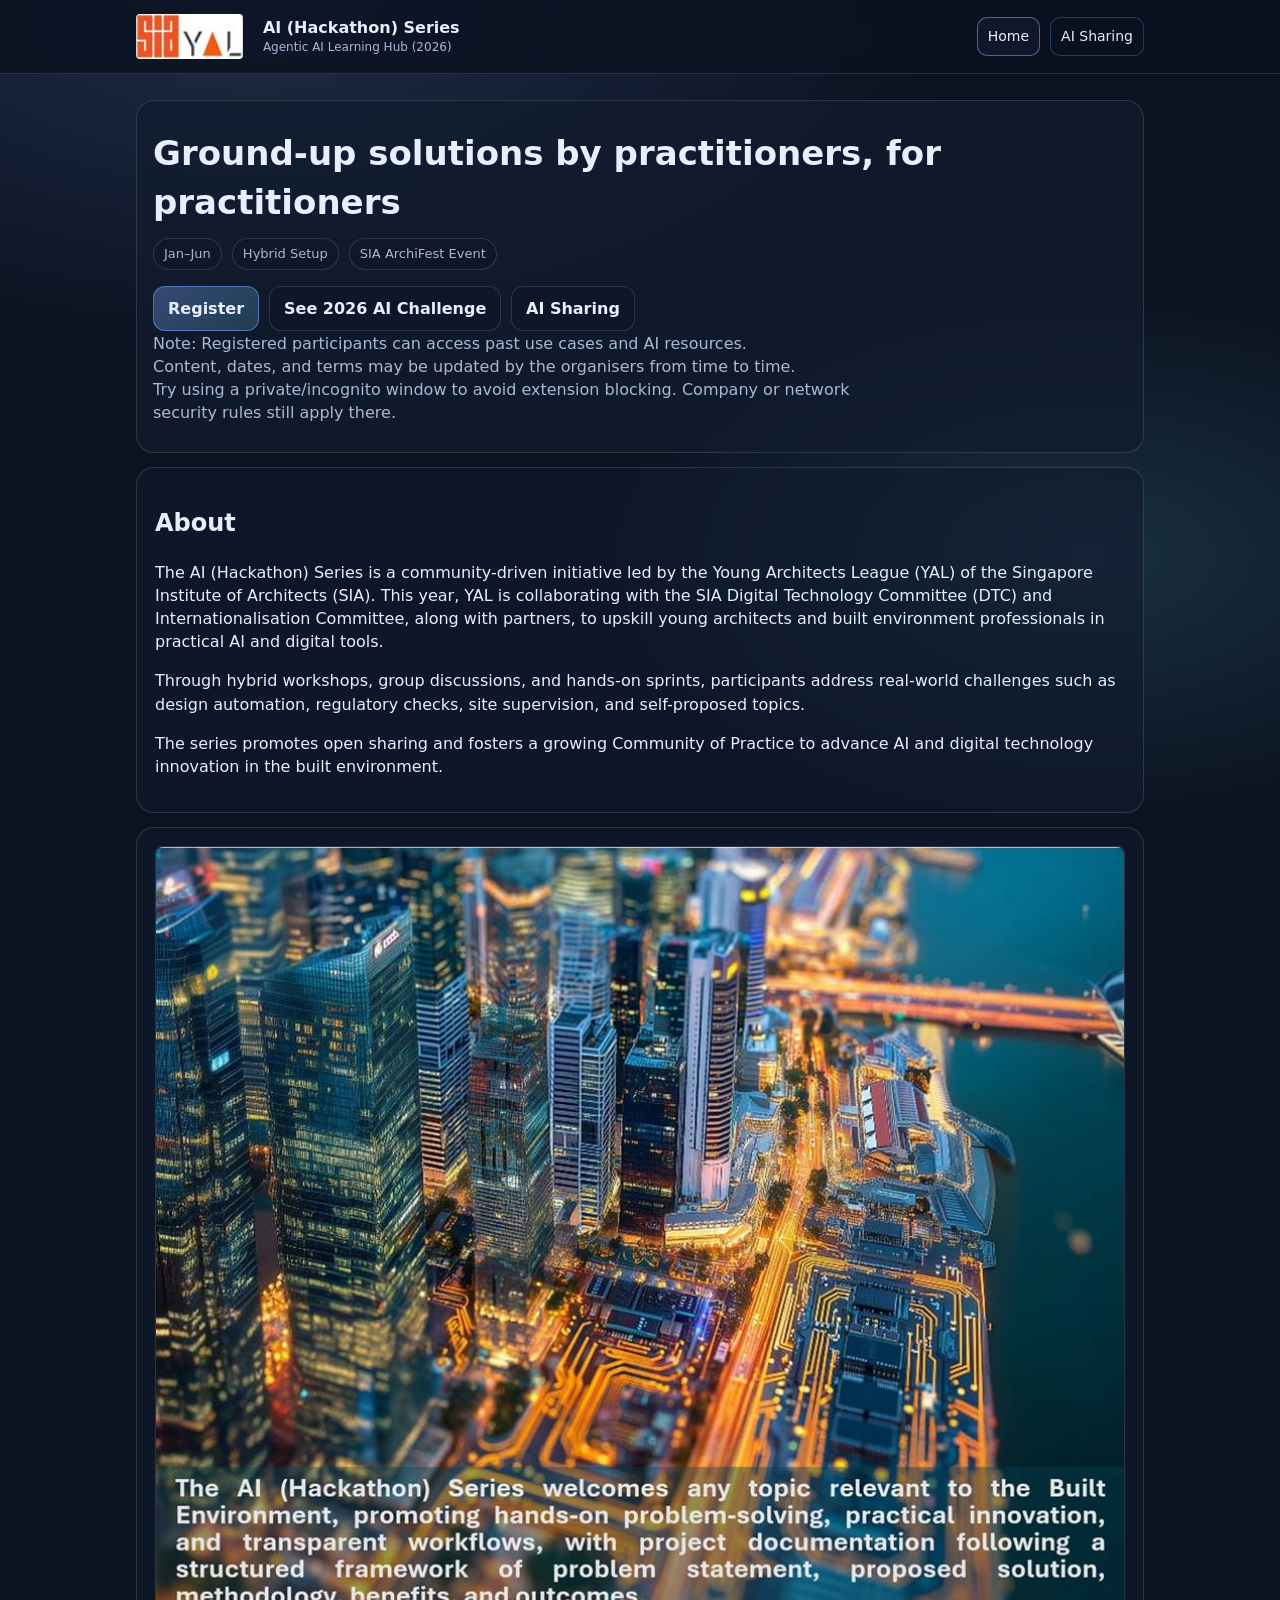
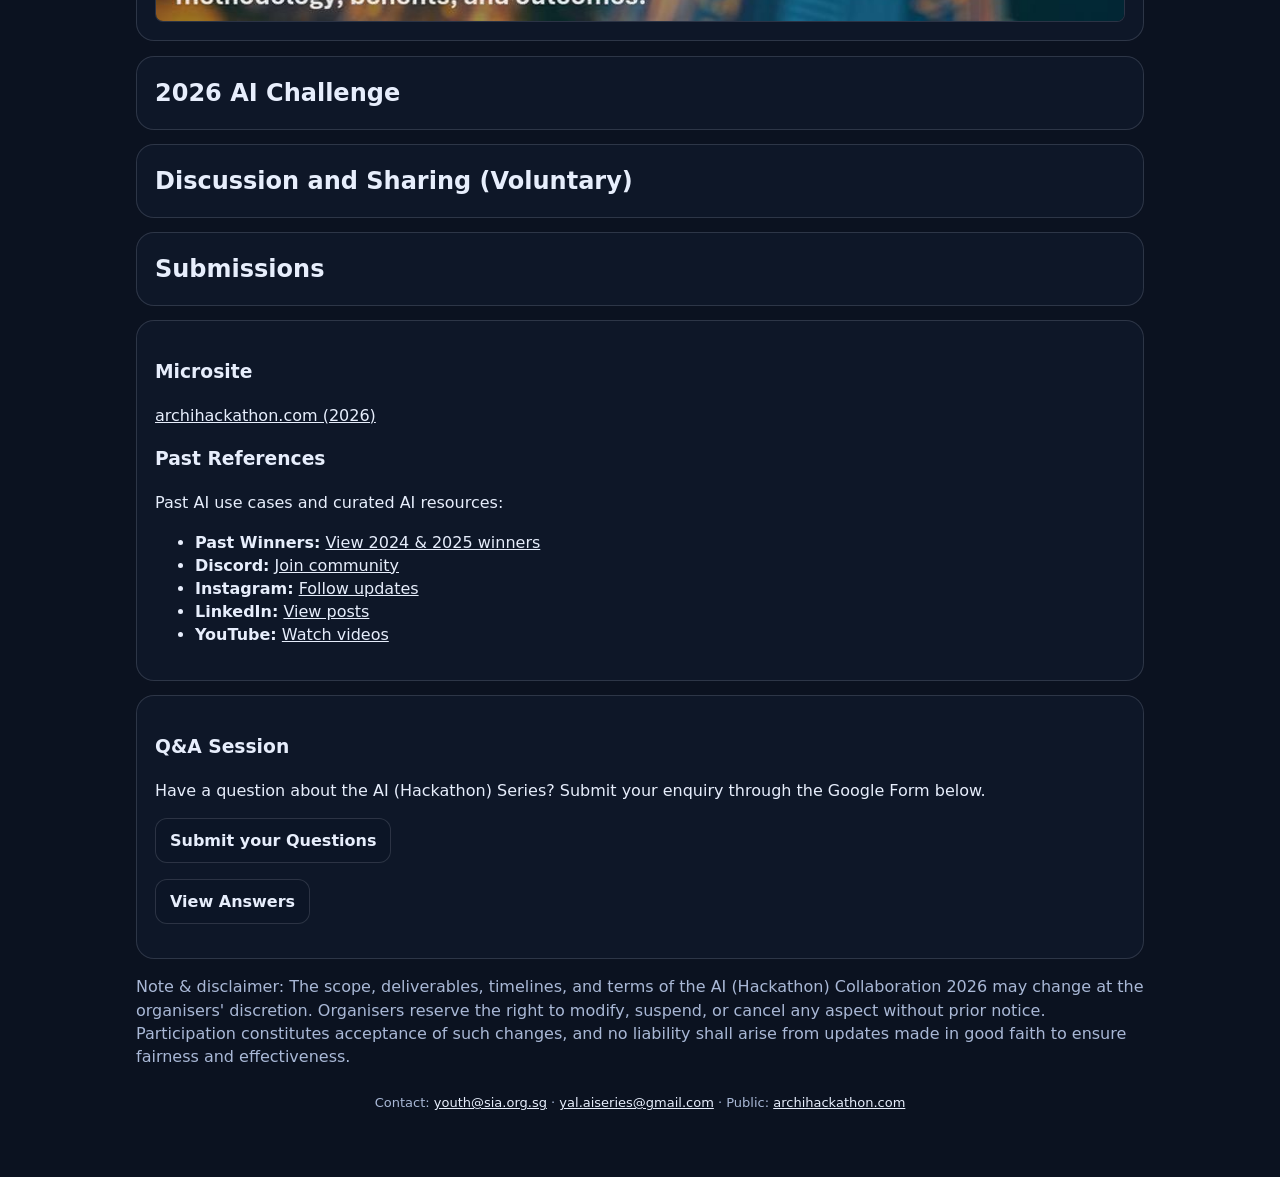
==== index.html @ 89d96787 "Add admin analytics dashboard with visit tracking and secure APIs" ====
<!doctype html>
<html lang="en">
  <head>
    <meta charset="UTF-8" />
    <meta name="viewport" content="width=device-width, initial-scale=1.0" />
    <title>AI (Hackathon) Series</title>
    <meta name="description" content="AI (Hackathon) Series — participants learning hub and programme info for the 2026 built environment AI hackathon series." />
    <link rel="canonical" href="https://aihackathon.pro/" />
    <meta name="theme-color" content="#0b1220" />

    <meta property="og:type" content="website" />
    <meta property="og:site_name" content="AI (Hackathon) Series" />
    <meta property="og:title" content="AI (Hackathon) Series" />
    <meta property="og:description" content="A six-month (Jan–Jun) initiative to build practical AI-assisted workflows for the built environment." />
    <meta property="og:url" content="https://aihackathon.pro/" />

    <meta name="twitter:card" content="summary" />
    <meta name="twitter:title" content="AI (Hackathon) Series" />
    <meta name="twitter:description" content="Participants learning hub and programme info for 2026." />

    <link rel="icon" href="favicon.svg?v=2026-jan23d" type="image/svg+xml" />
    <link rel="manifest" href="site.webmanifest" />
    <link rel="stylesheet" href="site.css?v=2026-jan31" />
    <script src="supabase-config.js"></script>
    <script src="visit-tracker.js?v=2026-mar01"></script>

    <script>
      (function() {
        const search = window.location.search || '';
        const hash = window.location.hash || '';
        if (!search && !hash) return;
        const searchParams = new URLSearchParams(search);
        const hashParams = new URLSearchParams(hash.replace(/^#/, ''));
        const hasCode = searchParams.has('code') || hashParams.has('code');
        const hasRecovery = searchParams.get('type') === 'recovery' || hashParams.get('type') === 'recovery';
        if (hasCode || hasRecovery) {
          const target = `${window.location.origin}/members.html${search}${hash}`;
          window.location.replace(target);
        }
      })();
    </script>

    <script type="application/ld+json">
      {
        "@context": "https://schema.org",
        "@type": "Event",
        "name": "AI (Hackathon) Series — 2026 AI Challenge",
        "startDate": "2026-01-01",
        "endDate": "2026-07-24",
        "eventAttendanceMode": "https://schema.org/MixedEventAttendanceMode",
        "eventStatus": "https://schema.org/EventScheduled",
        "location": {
          "@type": "Place",
          "name": "SIA Theatrette",
          "address": "3rd Level, 79 Neil Road, Singapore 088904"
        },
        "url": "https://aihackathon.pro/",
        "description": "A six-month (Jan–Jun) programme for architects and built environment practitioners to build practical AI-assisted workflows."
      }
    </script>
  </head>
  <body>
    <a class="skip-link" href="#main">Skip to content</a>
    <header class="header">
      <div class="nav">
        <a class="brand" href="index.html">
          <img src="assets/SIA_YAL.svg" alt="SIA YAL" style="height: 45px; margin-right: 10px; border-radius: 4px; object-fit: contain;" />
          <span>
            <strong>AI (Hackathon) Series</strong>
            <span class="sub">Agentic AI Learning Hub (2026)</span>
          </span>
        </a>
        <nav class="links" aria-label="Primary">
          <a class="active" href="index.html" aria-current="page">Home</a>
          <a href="members.html">AI Sharing</a>
        </nav>
      </div>
    </header>
    <main class="main" id="main">
      <div class="hero">
        <h1>Ground-up solutions by practitioners, for practitioners</h1>
        <div class="meta">
          <span class="pill">Jan–Jun</span>
          <span class="pill">Hybrid Setup</span>
          <span class="pill">SIA ArchiFest Event</span>
        </div>
        <div class="cta">
          <a class="btn primary" href="https://forms.gle/rdZZzCxTVhAAzvCP7" target="_blank" rel="noreferrer">Register</a>
          <a class="btn" href="#collaboration">See 2026 AI Challenge</a>
          <a class="btn" href="members.html">AI Sharing</a>
        </div>
        <p class="muted">Note: Registered participants can access past use cases and AI resources.<br>Content, dates, and terms may be updated by the organisers from time to time.</p>
        <p class="muted">Try using a private/incognito window to avoid extension blocking. Company or network security rules still apply there.</p>
      </div>

      <section class="card">
        <h2>About</h2>
        <p>The AI (Hackathon) Series is a community-driven initiative led by the Young Architects League (YAL) of the Singapore Institute of Architects (SIA). This year, YAL is collaborating with the SIA Digital Technology Committee (DTC) and Internationalisation Committee, along with partners, to upskill young architects and built environment professionals in practical AI and digital tools.</p>
        <p>Through hybrid workshops, group discussions, and hands-on sprints, participants address real-world challenges such as design automation, regulatory checks, site supervision, and self-proposed topics.</p>
        <p>The series promotes open sharing and fosters a growing Community of Practice to advance AI and digital technology innovation in the built environment.</p>
      </section>

      <section class="card" id="collaboration">
        <img
          class="img"
          src="assets/webpage/Topics_and_Submissions-960.jpg"
          srcset="assets/webpage/Topics_and_Submissions-480.jpg 480w, assets/webpage/Topics_and_Submissions-960.jpg 960w, assets/webpage/Topics_and_Submissions-1440.jpg 1440w"
          sizes="(max-width: 700px) 94vw, 960px"
          width="1438"
          height="1150"
          alt="2026 Collaboration overview"
          loading="lazy"
          decoding="async"
        />
      </section>

      <section class="card">
        <details class="section-collapsible">
          <summary><h2>2026 AI Challenge</h2></summary>
          <div class="section-content">

        <h3>Objectives</h3>
        <ul>
          <li>Upskill local and international young Architects, practitioners and firms in using AI and digital technologies to develop practical data-driven solutions that enhance creativity and productivity.</li>
          <li>Foster knowledge-sharing, innovation and collaboration within the Architecture and Built Environment community through ground-up initiatives.</li>
        </ul>

        <h3>Target outcomes</h3>
        <p>Enable participants to collaboratively learn, develop, and share AI-assisted approaches and applications, creating practical and innovative solutions together with the community of practice (CoPr).</p>
        <p>This approach fosters collective initiatives and promotes scalable, collaborative outcomes, enabling participants to learn and build simultaneously.</p>
        <p>All online sessions will be recorded and shared within the CoPr as learning resources. ArchiFest 2026 will showcase top entries.</p>

        <h3>Theme</h3>
        <p><strong>Collaborate and Innovate: Our AI Collaboration</strong></p>

        <h3>Topics</h3>
        <p>Open to practical topics, for example:</p>
        <ul>
          <li><strong>Design:</strong> Optimise and rank options using user-defined KPIs; generate a summary report.</li>
          <li><strong>Checks:</strong> Compliance Check drawings/models and produce an evidence-based compliance report.</li>
          <li><strong>Manage:</strong> Track issues/RFIs/actions and generate status dashboards and reports.</li>
          <li><strong>Contract:</strong> Manage RVOs/variations/claims and generate evidence-linked reports.</li>
          <li><strong>Fabrication:</strong> Extract quantities/shop-drawing checks and generate fabrication-ready reports.</li>
          <li><strong>Construction &amp; O&amp;M:</strong> Auto-generate site inspection reports from checklists, photos, and notes.</li>
          <li><strong>Others:</strong> Add your niche use case (e.g., sustainability, safety, or asset data validation)</li>
        </ul>

        <h3>Target participants</h3>
        <p>Local and/or international young architects, practitioners, firms, and tech partners looking to enter the built environment can participate as individuals or self-formed groups.</p>

        <h3>Judging criteria</h3>
        <ul>
          <li><strong>Practicality &amp; Impact (30%)</strong> – A well-defined problem statement with a feasible scope and an effective solution that addresses real-world needs. Include measurable KPIs (e.g., time, cost, quality, risk, or manual effort), with a baseline comparison.</li>
          <li><strong>Collaboration &amp; Innovation (30%)</strong> – Good local and/or international collaborative efforts, demonstrating innovative use of AI-driven agentic workflows that integrate with existing systems and processes to streamline work and improve outcomes.</li>
          <li><strong>Documentation &amp; Implementation (40%)</strong> – Clear documentation of methods, tools, and process, including links to code repositories or equivalent artefacts, with sufficient implementation details and results to show problem, approach, and outcomes.</li>
        </ul>

        <h3>Cash prizes (to be confirmed)</h3>
        <ul>
          <li><strong>First Prize</strong>: $3,000 (1)</li>
          <li><strong>Second Prize</strong>: $2,000 (1)</li>
          <li><strong>Third Prize</strong>: $1,000 (1)</li>
          <li><strong>Innovation Awards</strong>: $500 (5)</li>
        </ul>

        <h3>Assessment Panel</h3>
        <ul>
          <li><strong>Ms Adeline LOO</strong> – BCA Construction Productivity and Quality Group Director</li>
          <li><strong>Ar William Lau TY</strong> – SIA Digital Technology Committee Chair, William Lau Architects Founder</li>
          <li><strong>Assist. Prof. Immanuel Koh</strong> – SUTD Assistant Professor, CAADRIA 2024 Chair</li>
        </ul>

        <h3>Key Sponsor</h3>
        <a href="https://www.autodesk.com" target="_blank" rel="noreferrer" style="display: inline-block; line-height: 0;">
          <img src="assets/autodesk-logo-primary-rgb-black.svg" alt="Autodesk" width="176" height="46" style="display: block; margin: 1rem 0; padding-left: 1.5rem; border-radius: 0; filter: brightness(0) invert(1);" loading="lazy" decoding="async" />
        </a>

        <h3>Strategic Sponsor</h3>
        <a href="https://www.nemetschek.com/en" target="_blank" rel="noreferrer">
          <picture>
            <source srcset="assets/nemetschek-logo.webp" type="image/webp">
            <img src="assets/NemetschekGroup_White_300px.png" alt="Nemetschek Group" width="150" height="38" style="margin: 1rem 0; padding-left: 1.5rem; border-radius: 0;" loading="lazy" decoding="async" />
          </picture>
        </a>

        <h3>Benefits</h3>
        <ol>
          <li>Problem-Solving: Explore AI-assisted strategies to solve practical issues within a self-defined time</li>
          <li>Upskilling: Learn AI with a community of practice at a self-driven pace</li>
          <li>Networking: Connect with industry leaders and peers through the event</li>
          <li>Recognition: Celebrate top projects with prizes at ArchiFest 2026 in July</li>
          <li>Certification: Earn e-certification upon completion</li>
        </ol>

          </div>
        </details>
      </section>

      <section class="card">
        <details class="section-collapsible">
          <summary><h2>Discussion and Sharing (Voluntary)</h2></summary>
          <div class="section-content">
        
        <ul>
          <li><strong>25 Feb*:</strong> Discussion, 7:00pm - 7:30pm, Sharing, 7:30pm - 8:30pm (Ar William LAU &amp;  Dr Bernard LEONG)</li>
          <li><strong>11 Mar*:</strong> Discussion, 7:00pm - 7:30pm, Sharing, 7:30pm - 8:30pm (Mr Samuel OOI &amp; Mr Keith LIM)</li>
          <li><strong>25 Mar*:</strong> Discussion, 7:00pm - 7:30pm, Sharing, 7:30pm - 8:30pm (Mr CHAK Lee Meng &amp; Mr Jason LI)</li>
          <li><strong>8 Apr*:</strong> Discussion, 7:00pm - 7:30pm, Sharing, 7:30pm - 8:30pm (Mr TEE Jia Hen &amp; Mr OW Jia Ming)</li>
          <li><strong>22 Apr*:</strong> Discussion, 7:00pm - 7:30pm, Sharing, 7:30pm - 8:30pm (Mr Vignesh KAUSHIK &amp; Ar PAN Yicheng)</li>
          <li><strong>6 May*:</strong> Discussion, 7:15pm - 8:30pm</li>
        </ul>
        <p class="muted">*Hybrid setup. Please <a href="https://docs.google.com/forms/d/e/1FAIpQLSdqXcXcCjT7zaiZ1lmL85Z0HVc3teu1LJpq5cwrhQ9xxdpqVg/viewform" target="_blank" rel="noreferrer">register</a> to attend (free). Registered participants can login to view the sharing session details and access past winning AI use cases and resources.</p>

        <h3>Venue &amp; Access</h3>
        <p><strong>SIA Theatrette</strong><br />3rd Level, 79 Neil Road, Singapore 088904</p>
        <p><a class="btn" href="members.html">Login to access Zoom link</a></p>

        <h3>BOA-SIA CPD points</h3>
        <p>4 CPD points will be awarded upon achieving at least 75% attendance (4 out of 5 discussion and sharing sessions).</p>

        <h3>Speakers</h3>
        
        <p><strong>Ar William LAU</strong> (<a href="https://linkedin.com/in/ar-william-lau-ty-4bb69922" target="_blank" rel="noreferrer">LinkedIn</a>)<br>
        <em>Principal at William Lau Architects</em><br>
        As Principal at William Lau Architects, I bring over 40 years of experience leading architectural projects. I hold a Master's degree in Project Management from the National University of Singapore and a Bachelor's degree in Architecture from the University of Singapore. My expertise includes architecture, construction management, and technology integration, with a strong commitment to innovative and sustainable design for clients and the community.</p>

        <p><strong>Samuel OOI</strong> (<a href="https://linkedin.com/in/samuelooi96" target="_blank" rel="noreferrer">LinkedIn</a>)<br>
        <em>IDD Specialist, RSP Architects</em><br>
        Sam is an architectural BIM Specialist based in Singapore with 3 years' experience across Malaysia, Singapore, and Hong Kong, focused on high-rise residential projects. I specialise in BIM management, coordination, and modelling, and I'm actively exploring automation, programming, and computational workflows to build better tools for future architects.</p>

        <p><strong>CHAK Lee Meng</strong> (<a href="https://linkedin.com/in/leemengchak" target="_blank" rel="noreferrer">LinkedIn</a>)<br>
        Chak Lee Meng is a technology leader with 30+ years of experience delivering enterprise and mission-critical systems. He brings deep hands-on expertise in the built environment and infrastructure sectors, applying AI, Generative AI, and agentic systems to orchestrate workflows, decision-making, and operations across complex build environments.</p>

        <p><strong>Jason LI</strong> (<a href="https://linkedin.com/in/leejayhom" target="_blank" rel="noreferrer">LinkedIn</a>)<br>
        <em>Associate Director, DIST, M.Moser</em><br>
        Jason Li is an Associate Director at M Moser Associates, leading the global DIST and GAIA groups. He focuses on applying AI and technology to interior design and architectural practice, with an emphasis on sustainability and wellness. With 9+ years at M Moser, he is WELL Faculty and a LEED AP (ID+C, O+M), WELL AP, RESET AP, Trimble Visiting Professional, and BCA Green Mark AP, and has received awards including the buildingSMART China National BIM Contest.</p>

        <p><strong>Dr Bernard LEONG</strong> (<a href="https://linkedin.com/in/bleongcw" target="_blank" rel="noreferrer">LinkedIn</a>)<br>
        <em>CEO and Co-founder, Dorje AI</em><br>
        Bernard Leong is the founder/CEO of Dorje AI and an adjunct educator with NUS Business School / NUS-ISS. Formerly the Group CDIO at Woh Hup (construction), he focuses on agentic AI workflow automation, secure, customer-cloud deployments, multi-agent orchestration, and approval-driven document/finance processes.</p>

        <p><strong>Keith LIM</strong> (<a href="https://linkedin.com/in/keith-lim-98b7b4a8" target="_blank" rel="noreferrer">LinkedIn</a>)<br>
        <em>Enterprise Consultant, Canonical</em><br>
        Keith Lim is a tech advisor at Handdi.io, based in Singapore. An SMU Economics and Quantitative Finance graduate (Cum Laude), he blends finance, data science, and AI, with experience in trading, research, and building Python automation tools. He is also exploring agentic AI workflows—multi-step AI agents that plan, call tools, and automate real tasks from data extraction to decision-ready reports.</p>

        <p><strong>TEE Jia Hen</strong> (<a href="https://linkedin.com/in/wizztjh" target="_blank" rel="noreferrer">LinkedIn</a>)<br>
        <em>Technical Lead, GovTech</em><br>
        Builder at heart with over a decade of experience in software engineering. As a Technical Lead at GovTech, Jia Hen sits at the intersection of system modernization and AI innovation. Currently, Jia Hen manages the government innovation platform and leads AI incubator teams, using tools like Next.js and LLMs to solve complex public sector problems. His focus is on high-performance architecture and security governance, having delivered Innovation value through strategic technical leadership.</p>

        <p><strong>OW Jia Ming</strong> (<a href="https://linkedin.com/in/jiaming-ow-728342a2" target="_blank" rel="noreferrer">LinkedIn</a>)<br>
        <em>Executive Manager, BCA</em><br>
        Jia Ming drives R&amp;I investments and open innovation at BCA through programmes like BEAMP. With prior VC and ecosystem roles at SGInnovate and Impact X, he bridges startups and industry to accelerate tech adoption in the built environment. He holds a First-Class Honours in Economics and Politics from the University of London.</p>

        <p><strong>Vignesh KAUSHIK</strong> (<a href="https://linkedin.com/in/vigneshkaushik" target="_blank" rel="noreferrer">LinkedIn</a>)<br>
        <em>Principal &amp; Partner at Gensler</em><br>
        Vignesh Kaushik is Regional Director of Design Technology at Gensler for Asia Pacific, the Middle East, Greater China and Europe. He champions digital transformation through generative design and computational systems, and is a thought leader in AI, machine learning, and BIM. A contributor to Singapore's Computational BIM workgroup, he also runs Thank God It's Computational (TGIC) to advance AEC technology, while actively mentoring and teaching computational design across Southeast Asia.</p>

        <p><strong>Ar PAN Yi Cheng</strong> (<a href="https://linkedin.com/in/pan-yicheng-56350747" target="_blank" rel="noreferrer">LinkedIn</a>)<br>
        <em>Founder of Type0 Architects</em><br>
        Ar Pan integrates computational techniques to create innovative, technology-driven spaces. With globally recognized projects, his work redefines design through a multidisciplinary approach, blending craftsmanship, digital precision, and material experimentation.</p>

          </div>
        </details>
      </section>

      <section class="card">
        <details class="section-collapsible">
          <summary><h2>Submissions</h2></summary>
          <div class="section-content">

        <h3>Target deliverables</h3>
        <ul>
          <li>3 online Submissions for Topic & Scope, Tests & Strategies and Documentation & Records</li>
          <li>Max 10-slide presentation deck</li>
        </ul>
        <p class="muted">Templates and examples are shared with registered participants in the AI Sharing page.</p>

        <h3>Deadlines</h3>
        <ul>
          <li><strong>18 Mar</strong>, 11:59pm: Prelim submission (Problem Statement)</li>
          <li><strong>15 Apr</strong>, 11:59pm: Midterm submission (Solution)</li>
          <li><strong>13 May</strong>, 11:59pm: Final submission</li>
          <li><strong>20 May</strong>, 6:30pm - 9:30pm: Shortlisted projects presentation and assessment</li>
          <li><strong>24 Jul</strong>: Forum & Ceremony at ArchiFest 2026 (to be confirmed)</li>
        </ul>
        <p class="muted">Submission links are shared with registered participants.</p>

          </div>
        </details>
      </section>

      <section class="card">
        <h3>Microsite</h3>
        <p><a href="https://archihackathon.com" target="_blank" rel="noreferrer">archihackathon.com (2026)</a></p>

        <h3>Past References</h3>
        <p>Past AI use cases and curated AI resources:</p>
        <ul>
          <li><strong>Past Winners:</strong> <a href="winners.html">View 2024 & 2025 winners</a></li>
          <li><strong>Discord:</strong> <a href="https://discord.com/invite/nHkhKs75xW" target="_blank" rel="noreferrer">Join community</a></li>
          <li><strong>Instagram:</strong> <a href="https://www.instagram.com/p/C3EoPC8SZkP" target="_blank" rel="noreferrer">Follow updates</a></li>
          <li><strong>LinkedIn:</strong> <a href="https://www.linkedin.com/posts/singapore-institute-of-architects_in-collaboration-with-bca-digi-sias-young-activity-7154382027989950464-ZzjM/" target="_blank" rel="noreferrer">View posts</a></li>
          <li><strong>YouTube:</strong> <a href="members.html#YouTubeVideos">Watch videos</a></li>
        </ul>
      </section>

      <section class="card">
        <h3>Q&amp;A Session</h3>
        <p>Have a question about the AI (Hackathon) Series? Submit your enquiry through the Google Form below.</p>
        <p><a class="btn" href="https://forms.gle/ogTA2WufT6JtE54QA" target="_blank" rel="noreferrer">Submit your Questions</a></p>
        <p><a class="btn" href="https://docs.google.com/spreadsheets/d/1OxY1BOy4IKgReF2P0tvf-6fefVyqawyJhUgjI3IGjvk/edit?usp=sharing" target="_blank" rel="noreferrer">View Answers</a></p>
      </section>

      <p class="muted">Note &amp; disclaimer: The scope, deliverables, timelines, and terms of the AI (Hackathon) Collaboration 2026 may change at the organisers' discretion. Organisers reserve the right to modify, suspend, or cancel any aspect without prior notice. Participation constitutes acceptance of such changes, and no liability shall arise from updates made in good faith to ensure fairness and effectiveness.</p>

      <footer class="footer">
        Contact: <a href="mailto:youth@sia.org.sg">youth@sia.org.sg</a> · <a href="mailto:yal.aiseries@gmail.com">yal.aiseries@gmail.com</a> · Public: <a href="https://archihackathon.com" target="_blank" rel="noreferrer">archihackathon.com</a>
      </footer>
    </main>
  </body>
</html>
---- site.css ----
:root {
  --bg: #0b1220;
  --panel: #121c2f;
  --text: #e7eefc;
  --muted: #a9b8d6;
  --accent: #7aa2ff;
  --border: rgba(231, 238, 252, 0.14);
  --maxw: 1040px;
}
* { box-sizing: border-box; }

html {
  scroll-behavior: smooth;
}

body {
  margin: 0;
  font-family: ui-sans-serif, system-ui, -apple-system, Segoe UI, Roboto, Arial;
  background: radial-gradient(1200px 600px at 20% 0%, rgba(122,162,255,0.18), transparent 60%),
              radial-gradient(900px 500px at 85% 20%, rgba(108, 234, 255, 0.14), transparent 55%),
              var(--bg);
  color: var(--text);
  line-height: 1.45;
}
a { 
  color: var(--text);
  transition: color 0.2s ease, text-shadow 0.2s ease, filter 0.2s ease;
}
a:hover { 
  color: #6CB4FF !important;
  text-shadow: 0 0 12px rgba(108, 180, 255, 0.8), 0 0 6px rgba(108, 180, 255, 0.6);
  filter: brightness(1.3);
  text-decoration: underline;
}

::selection {
  background: rgba(255, 255, 255, 0.25);
  color: #fff;
}

:focus-visible {
  outline: 2px solid #60a5fa;
  outline-offset: 3px;
  border-radius: 4px;
}

.skip-link {
  position: absolute;
  left: -9999px;
  top: 8px;
  z-index: 100;
  padding: 10px 12px;
  border-radius: 12px;
  border: 1px solid var(--border);
  background: rgba(18, 28, 47, 0.95);
}
.skip-link:focus { left: 12px; }
.header {
  position: sticky;
  top: 0;
  background: rgba(11, 18, 32, 0.82);
  backdrop-filter: blur(10px);
  border-bottom: 1px solid var(--border);
  z-index: 10;
}
.nav {
  max-width: var(--maxw);
  margin: 0 auto;
  padding: 14px 16px;
  display: flex;
  gap: 14px;
  align-items: center;
  justify-content: space-between;
}
.brand {
  display: inline-flex;
  gap: 10px;
  align-items: center;
  text-decoration: none;
  transition: transform 0.2s ease, opacity 0.2s ease;
}

.brand:hover {
  transform: translateY(-2px);
  opacity: 0.85;
}

.badge {
  width: 28px;
  height: 28px;
  border-radius: 8px;
  background: linear-gradient(135deg, rgba(122,162,255,0.9), rgba(108,234,255,0.7));
  box-shadow: 0 10px 24px rgba(0,0,0,0.25);
  transition: box-shadow 0.2s ease;
}

.brand:hover .badge {
  box-shadow: 0 12px 28px rgba(122, 162, 255, 0.4);
}
.sub {
  display: block;
  font-size: 12px;
  color: var(--muted);
}
.links {
  display: flex;
  gap: 10px;
  flex-wrap: wrap;
  justify-content: flex-end;
  font-size: 14px;
}
.links a {
  padding: 8px 10px;
  border-radius: 10px;
  border: 1px solid rgba(78, 162, 253, 0.3);
  text-decoration: none;
  background: rgba(11, 18, 32, 0.25);
  transition: transform 0.2s ease, border-color 0.2s ease, background 0.2s ease, box-shadow 0.2s ease;
}
.links a:hover {
  transform: translateY(-2px);
  border-color: rgba(122, 162, 255, 0.7);
  background: linear-gradient(135deg, rgba(122,162,255,0.35), rgba(108,234,255,0.18));
  box-shadow: 
    0 0 0 1px rgba(122, 162, 255, 0.3),
    0 8px 25px rgba(59, 130, 246, 0.5);
}
.links a.active {
  border-color: rgba(122,162,255,0.55);
  background: rgba(18, 28, 47, 0.8);
}
.main {
  max-width: var(--maxw);
  margin: 0 auto;
  padding: 26px 16px 64px;
}
.card {
  margin-top: 14px;
  padding: 18px;
  border: 1px solid var(--border);
  border-radius: 18px;
  background: rgba(18, 28, 47, 0.6);
}
.muted { color: var(--muted); }
.btn {
  display: inline-flex;
  align-items: center;
  justify-content: center;
  gap: 8px;
  padding: 10px 14px;
  border-radius: 12px;
  border: 1px solid var(--border);
  background: rgba(11, 18, 32, 0.25);
  color: var(--text);
  font-weight: 600;
  text-decoration: none;
  cursor: pointer;
  transition: transform 0.2s ease, box-shadow 0.3s ease, border-color 0.2s ease, background 0.2s ease;
}

button.btn {
  appearance: none;
  -webkit-appearance: none;
  font: inherit;
}

.btn:disabled,
.btn[aria-disabled="true"] {
  opacity: 0.6;
  cursor: not-allowed;
}
.btn.primary {
  border-color: rgba(122,162,255,0.55);
  background: linear-gradient(135deg, rgba(122,162,255,0.35), rgba(108,234,255,0.18));
}
.footer {
  margin-top: 26px;
  color: var(--muted);
  font-size: 13px;
  text-align: center;
}

/* Home-specific helpers */
.hero {
  padding: 28px 16px;
  border: 1px solid var(--border);
  border-radius: 18px;
  background: rgba(18, 28, 47, 0.72);
}
.hero h1 { margin: 0 0 8px; font-size: 34px; }
.hero p { margin: 0; color: var(--muted); max-width: 70ch; }

/* Title hover effects */
h1 {
  padding: 0;
  background: transparent;
  outline: none;
}
.meta {
  display: flex;
  gap: 10px;
  flex-wrap: wrap;
  margin-top: 10px;
  color: var(--muted);
  font-size: 13px;
}
.pill {
  border: 1px solid var(--border);
  border-radius: 999px;
  padding: 6px 10px;
  background: rgba(11, 18, 32, 0.25);
}
.cta {
  margin-top: 16px;
  display: flex;
  gap: 10px;
  flex-wrap: wrap;
}
.grid {
  display: grid;
  grid-template-columns: 1.25fr 0.75fr;
  gap: 14px;
  margin-top: 14px;
}
@media (max-width: 900px) {
  .grid { grid-template-columns: 1fr; }
}
.qa {
  display: grid;
  grid-template-columns: 1fr;
  gap: 10px;
}
.qa textarea {
  width: 100%;
  min-height: 84px;
  resize: vertical;
  border-radius: 14px;
  border: 1px solid var(--border);
  background: rgba(11, 18, 32, 0.35);
  color: var(--text);
  padding: 10px 12px;
  font-size: 14px;
}

.field input {
  width: 100%;
  border-radius: 14px;
  border: 1px solid var(--border);
  background: rgba(11, 18, 32, 0.35);
  color: var(--text);
  padding: 10px 12px;
  font-size: 14px;
}
.qa .row {
  display: flex;
  gap: 10px;
  align-items: center;
  flex-wrap: wrap;
}
.qa .answer {
  white-space: pre-wrap;
  border-radius: 14px;
  border: 1px solid var(--border);
  background: rgba(11, 18, 32, 0.25);
  padding: 10px 12px;
  color: var(--muted);
  min-height: 46px;
}
.small { font-size: 13px; color: var(--muted); }
.warn { color: #ffd2a6; }

.status-grid {
  display: grid;
  grid-template-columns: repeat(3, minmax(0, 1fr));
  gap: 12px;
}

@media (max-width: 720px) {
  .status-grid { grid-template-columns: 1fr; }
}

.status-item {
  border: 1px solid var(--border);
  border-radius: 14px;
  padding: 10px 12px;
  background: rgba(11, 18, 32, 0.25);
}

.status-value {
  margin-top: 4px;
  font-weight: 700;
  color: var(--text);
}

.status-value.ok {
  color: #b8f7d0;
}

.status-value.warn {
  color: #ffd2a6;
}

.img {
  width: 100%;
  height: auto;
  display: block;
  border-radius: 16px;
  border: 1px solid var(--border);
  background: rgba(11, 18, 32, 0.25);
}

.img + .small,
.img + .muted {
  margin-top: 8px;
}

/* Members winners/use cases */
.years-nav {
  display: flex;
  gap: 10px;
  flex-wrap: wrap;
  margin-bottom: 14px;
}

.winners {
  display: grid;
  grid-template-columns: 1fr;
  gap: 18px;
}

.year {
  padding-top: 6px;
  border-top: 1px solid var(--border);
}

.year:first-child {
  border-top: none;
}

.year-head {
  display: flex;
  align-items: baseline;
  justify-content: space-between;
  gap: 10px;
}

.challenge-section {
  margin: 14px 0;
  padding: 12px;
  border: 1px solid rgba(78, 162, 253, 0.3);
  border-radius: 12px;
  background: rgba(78, 162, 253, 0.05);
}

.challenge-section > summary {
  display: block;
  cursor: pointer;
  list-style: none;
  font-size: 15px;
  color: #4ea2fd;
  font-weight: normal;
  line-height: 1.5;
  -webkit-user-select: none;
  user-select: none;
  touch-action: manipulation;
}

.challenge-section > summary strong {
  font-weight: bold;
}

.challenge-section > summary::-webkit-details-marker {
  color: #4ea2fd;
}

.category-section {
  margin: 14px 0;
  padding: 12px;
  border: 1px solid rgba(78, 162, 253, 0.3);
  border-radius: 12px;
  background: rgba(78, 162, 253, 0.05);
}

.category-section > summary {
  display: block;
  list-style: none;
  cursor: pointer;
  font-size: 15px;
  color: #4ea2fd;
  font-weight: normal;
  line-height: 1.5;
  -webkit-user-select: none;
  user-select: none;
  touch-action: manipulation;
}

.category-section > summary strong {
  font-weight: bold;
}

.category-section > summary::-webkit-details-marker {
  color: #4ea2fd;
}

.section-collapsible {
  margin: 0;
}

.section-collapsible > summary {
  display: block;
  cursor: pointer;
  list-style: none;
  font-weight: normal;
  line-height: 1.5;
  -webkit-user-select: none;
  user-select: none;
  touch-action: manipulation;
}

.section-collapsible > summary h2 {
  display: inline;
  margin: 0;
  padding: 0;
  background: transparent;
  outline: none;
  transition: color 0.3s ease, text-shadow 0.3s ease, filter 0.3s ease;
}

.section-collapsible > summary:hover h2 {
  color: #6CB4FF !important;
  text-shadow: 0 0 12px rgba(108, 180, 255, 0.8), 0 0 6px rgba(108, 180, 255, 0.6);
  filter: brightness(1.3);
  background: transparent;
  outline: none;
}

h2 {
  padding: 0;
  background: transparent;
  outline: none;
}

h3 {
  padding: 0;
  background: transparent;
  outline: none;
}

.section-collapsible > summary::-webkit-details-marker {
  color: #4ea2fd;
}

.section-content {
  margin-top: 20px;
}

.year-section {
  margin: 14px 0;
}

.year-section > summary {
  display: block;
  cursor: pointer;
  list-style: none;
  background: rgba(78, 162, 253, 0.1);
  padding: 16px;
  border-radius: 12px;
  border: 1px solid rgba(78, 162, 253, 0.2);
  transition: all 0.2s ease;
  margin-bottom: 14px;
  -webkit-user-select: none;
  user-select: none;
  touch-action: manipulation;
}

.year-section > summary:hover {
  background: rgba(78, 162, 253, 0.15);
}

.year-section > summary::-webkit-details-marker {
  display: none;
}

.challenge-topics-grid {
  display: grid;
  grid-template-columns: repeat(auto-fill, minmax(280px, 1fr));
  gap: 12px;
  margin-top: 12px;
}

.challenge-topic {
  padding: 10px 12px;
  border-left: 3px solid #4ea2fd;
  background: rgba(11, 18, 32, 0.3);
  border-radius: 6px;
}

.challenge-topic h4 {
  margin: 0 0 6px;
  font-size: 14px;
  color: #e1e8f0;
}

.topic-code {
  display: inline-block;
  padding: 2px 6px;
  background: rgba(78, 162, 253, 0.2);
  border-radius: 4px;
  font-size: 11px;
  font-weight: 600;
  color: #4ea2fd;
  margin-right: 6px;
}

.challenge-topic p {
  margin: 0;
  font-size: 13px;
  line-height: 1.5;
}

.columns {
  display: flex;
  gap: 14px;
  flex-wrap: wrap;
  margin-top: 10px;
}

.single-column {
  display: block;
  margin-top: 10px;
}

.category-col {
  flex: 1 1 280px;
  border: 1px solid var(--border);
  border-radius: 16px;
  background: rgba(11, 18, 32, 0.18);
  padding: 14px;
}

.category-col h3 {
  margin: 0 0 10px;
  font-size: 16px;
}

.usecase-card {
  border-top: 1px solid var(--border);
  padding-top: 12px;
  margin-top: 12px;
}

.usecase-card:first-of-type {
  border-top: none;
  padding-top: 0;
  margin-top: 0;
}

.usecase-summary {
  display: block;
  cursor: pointer;
  list-style: none;
  -webkit-user-select: none;
  user-select: none;
  touch-action: manipulation;
}

.usecase-summary::-webkit-details-marker {
  color: #4ea2fd;
}

.usecase-header {
  display: inline;
}

.usecase-content {
  margin-top: 12px;
}

.usecase h4 {
  margin: 0 0 6px;
  font-size: 15px;
}

.usecase p {
  margin: 8px 0 0;
}

.usecase-award {
  margin: 6px 0;
  padding: 8px 12px;
  background: rgba(122, 162, 255, 0.12);
  border-left: 3px solid rgba(122, 162, 255, 0.6);
  border-radius: 6px;
  font-size: 14px;
}

.usecase-award strong {
  color: var(--accent);
}

.award-icon {
  color: var(--accent);
  font-size: 10px;
  margin-right: 4px;
  opacity: 0.8;
}

.usecase-meta {
  font-size: 13px;
  color: var(--muted);
}

.usecase-team {
  margin: 4px 0;
}

.usecase-people {
  margin-top: 0;
  line-height: 1.7;
}

.usecase-people > div {
  margin: 6px 0;
}

.member-role {
  color: var(--muted);
  font-style: italic;
  font-size: 0.9em;
}

.lead-member {
  padding-bottom: 8px;
  border-bottom: 1px solid var(--border);
}

.linkedin-link {
  display: inline-block;
  color: #0077b5;
  margin-left: 4px;
  vertical-align: middle;
  transition: opacity 0.2s;
}

.linkedin-link:hover {
  opacity: 0.7;
}

.linkedin-link svg {
  display: block;
}

.usecase-links {
  margin-top: 8px;
  font-size: 13px;
  color: var(--muted);
}

.usecase-details {
  margin-top: 10px;
  border: 1px solid var(--border);
  border-radius: 14px;
  background: rgba(11, 18, 32, 0.22);
  padding: 0;
}

.usecase-details > summary {
  display: block;
  cursor: pointer;
  user-select: none;
  font-weight: 600;
  color: var(--text);
  touch-action: manipulation;
  padding: 10px 12px;
  transition: color 0.3s ease, text-shadow 0.3s ease, filter 0.3s ease;
}

.usecase-details > summary:hover {
  color: #6CB4FF !important;
  text-shadow: 0 0 12px rgba(108, 180, 255, 0.8), 0 0 6px rgba(108, 180, 255, 0.6);
  filter: brightness(1.3);
}

.usecase-details > div,
.usecase-details > .usecase-people {
  padding: 0 12px 10px 12px;
}

.usecase-dl {
  margin: 10px 0 0;
}

.usecase-dl dt {
  margin-top: 10px;
  font-size: 13px;
  font-weight: 700;
  color: var(--text);
}

.usecase-dl dt:first-child {
  margin-top: 0;
}

.usecase-dl dd {
  margin: 4px 0 0;
  color: var(--muted);
  font-size: 13px;
}

.usecase-people {
  margin-top: 10px;
  color: var(--muted);
  font-size: 13px;
  line-height: 1.5;
}

.usecase-people > div {
  margin-top: 8px;
}

.usecase-people > div:first-child {
  margin-top: 0;
}

/* ========================================
   SUBTLE INTERACTIVE EFFECTS
   ======================================== */

/* Subtle logo hover (no floating animation) */
.brand img,
header img[src*="SIA_YAL"] {
  transition: transform 0.3s ease;
}

.brand img:hover,
header img[src*="SIA_YAL"]:hover {
  transform: scale(1.05) translateY(-3px);
}

/* Interactive images with glow */
.card img,
.img {
  position: relative;
  transition: transform 0.4s ease, filter 0.4s ease;
  border-radius: 8px;
}

.card:has(img):hover img,
.img:hover {
  transform: scale(1.02);
  filter: brightness(1.1);
}

/* Removed glow effect - replaced with custom cursor */

/* Card hover glow effects - mouse follows cursor */
.hero,
.card,
details.challenge-section,
details.category-section,
details.section-collapsible,
details.usecase-card,
details.usecase-details,
details.resource-section,
details.year-section,
details.video-section {
  transition: box-shadow 0.3s ease, border-color 0.3s ease;
}

/* Removed card glow effects - replaced with custom cursor */

.hero:hover,
.card:hover {
  transform: translateY(-2px);
  border-color: rgba(122, 162, 255, 0.6);
  box-shadow: 
    0 0 0 1px rgba(122, 162, 255, 0.3),
    0 8px 24px rgba(59, 130, 246, 0.4);
}

details.challenge-section:hover,
details.category-section:hover,
details.section-collapsible:hover,
details.usecase-card:hover,
details.usecase-details:hover,
details.resource-section:hover,
details.year-section:hover,
details.video-section:hover {
  border-color: rgba(122, 162, 255, 0.5);
  box-shadow: 
    0 0 0 1px rgba(122, 162, 255, 0.3),
    0 6px 20px rgba(59, 130, 246, 0.3);
}

/* Resource section summary hover effects */
.resource-section > summary h2 {
  transition: color 0.3s ease, text-shadow 0.3s ease, filter 0.3s ease;
}

.resource-section > summary:hover h2 {
  color: #6CB4FF !important;
  text-shadow: 0 0 12px rgba(108, 180, 255, 0.8), 0 0 6px rgba(108, 180, 255, 0.6);
  filter: brightness(1.3);
}

/* Active state feedback */
.hero:active,
.card:active {
  transform: scale(0.99);
}

/* Ensure content stays above effects */
.hero > *,
.card > * {
  position: relative;
  z-index: 1;
}

/* Custom cursor removed - restore default cursor */
/* Keeping these styles for potential future use */
/*
.cursor {
  position: fixed;
  width: 40px;
  height: 40px;
  border: 2px solid rgba(255, 255, 255, 0.3);
  border-radius: 50%;
  pointer-events: none;
  z-index: 9999;
  transition: transform 0.15s ease-out, opacity 0.3s, background 0.3s, border-color 0.3s;
  will-change: transform;
  mix-blend-mode: difference;
  opacity: 0;
}

.cursor-dot {
  position: fixed;
  width: 8px;
  height: 8px;
  background: rgba(255, 255, 255, 0.8);
  border-radius: 50%;
  pointer-events: none;
  z-index: 10000;
  will-change: transform;
  opacity: 0;
}

body.custom-cursor.cursor-ready,
body.custom-cursor.cursor-ready * {
  cursor: none !important;
}

.cursor.hover {
  transform: scale(1.5);
  background: rgba(255, 255, 255, 0.05);
  border-color: rgba(255, 255, 255, 0.5);
}

.cursor.active,
.cursor-dot.active {
  opacity: 1;
}
*/

/* Subtle button hover (no gradient animation) */
.btn:hover,
.btn.primary:hover,
a[href*="register"]:hover,
a[href*="challenge"]:hover,
button:hover {
  transform: translateY(-2px);
  border-color: rgba(122, 162, 255, 0.7);
  box-shadow: 
    0 0 0 1px rgba(122, 162, 255, 0.3),
    0 8px 25px rgba(59, 130, 246, 0.5);
  text-decoration: none;
}

.btn:active,
.btn.primary:active,
button:active {
  transform: translateY(0);
}

/* GPU acceleration for smooth hovers */
.brand img,
.btn,
.card,
details {
  will-change: transform;
  transform: translateZ(0);
  backface-visibility: hidden;
}

/* Accessibility - respect reduced motion */
@media (prefers-reduced-motion: reduce) {
  *,
  *::before,
  *::after {
    animation-duration: 0.01ms !important;
    animation-iteration-count: 1 !important;
    transition-duration: 0.01ms !important;
  }
}
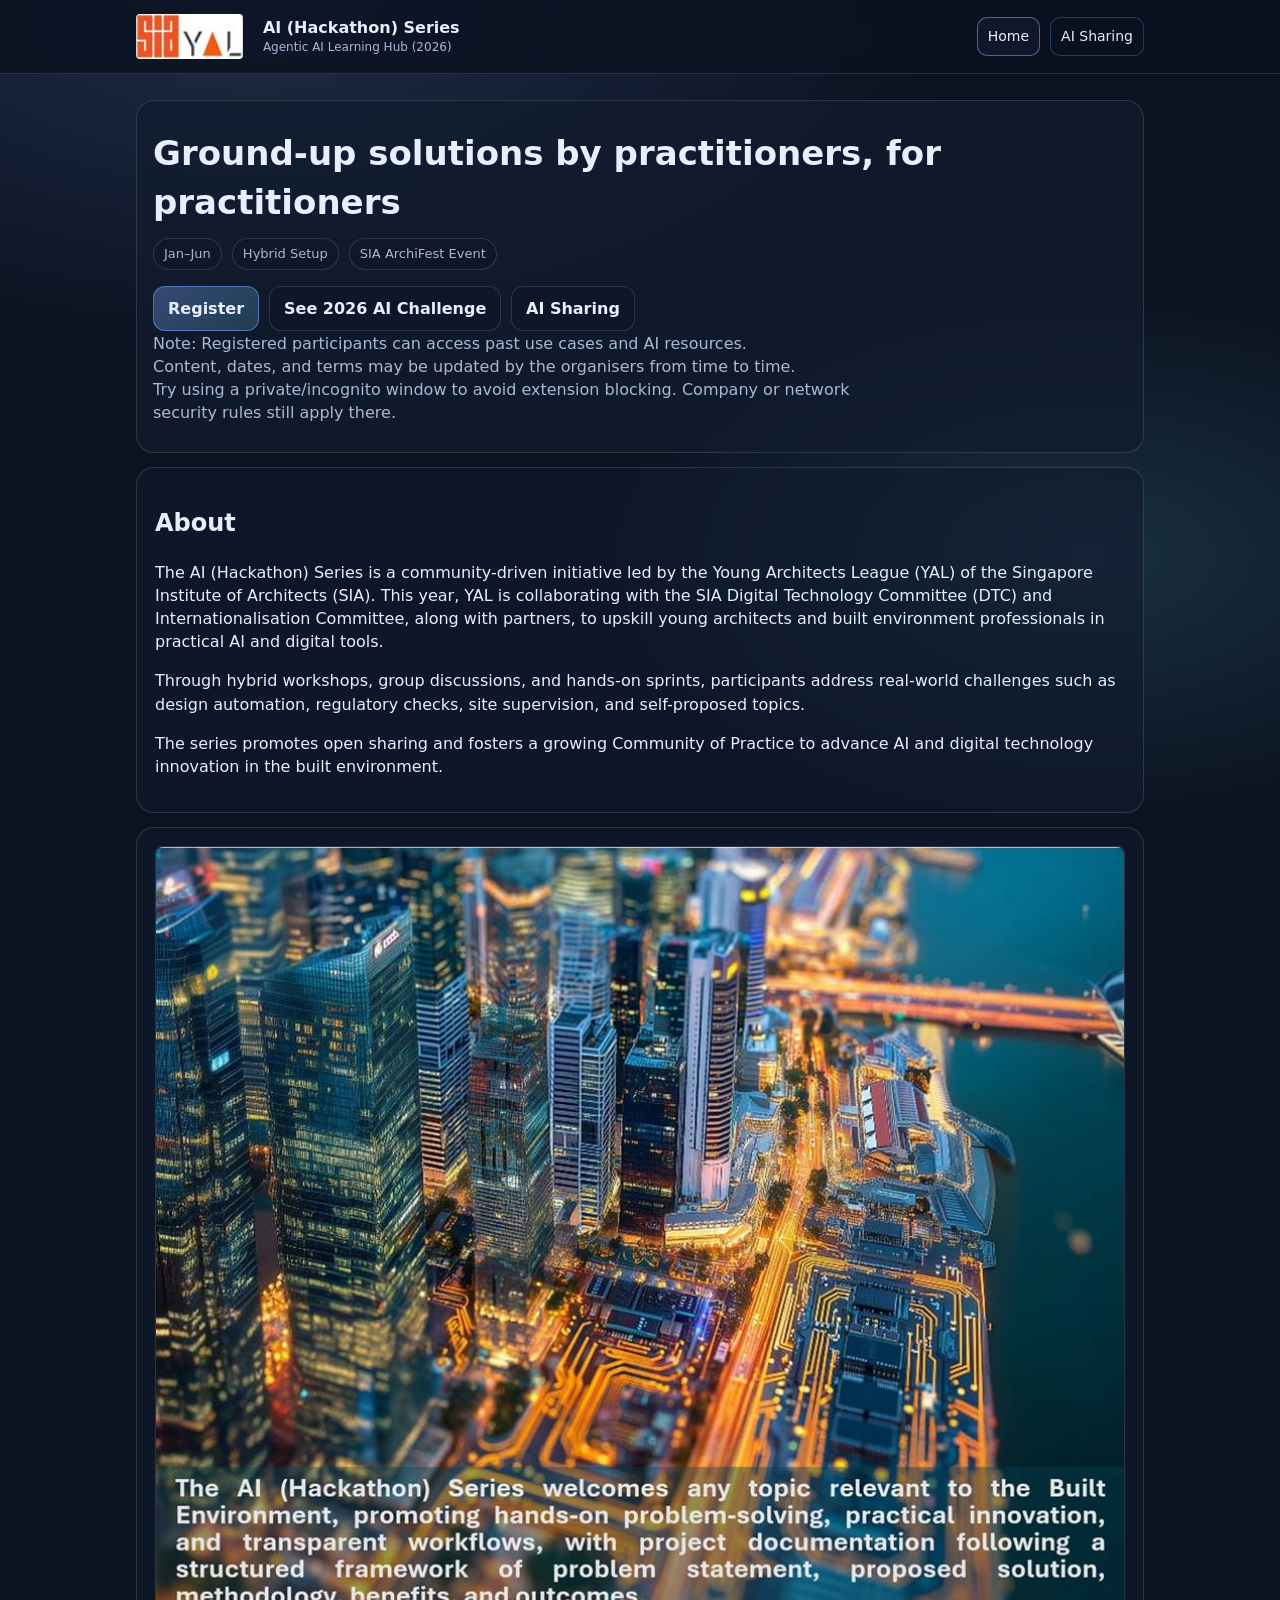
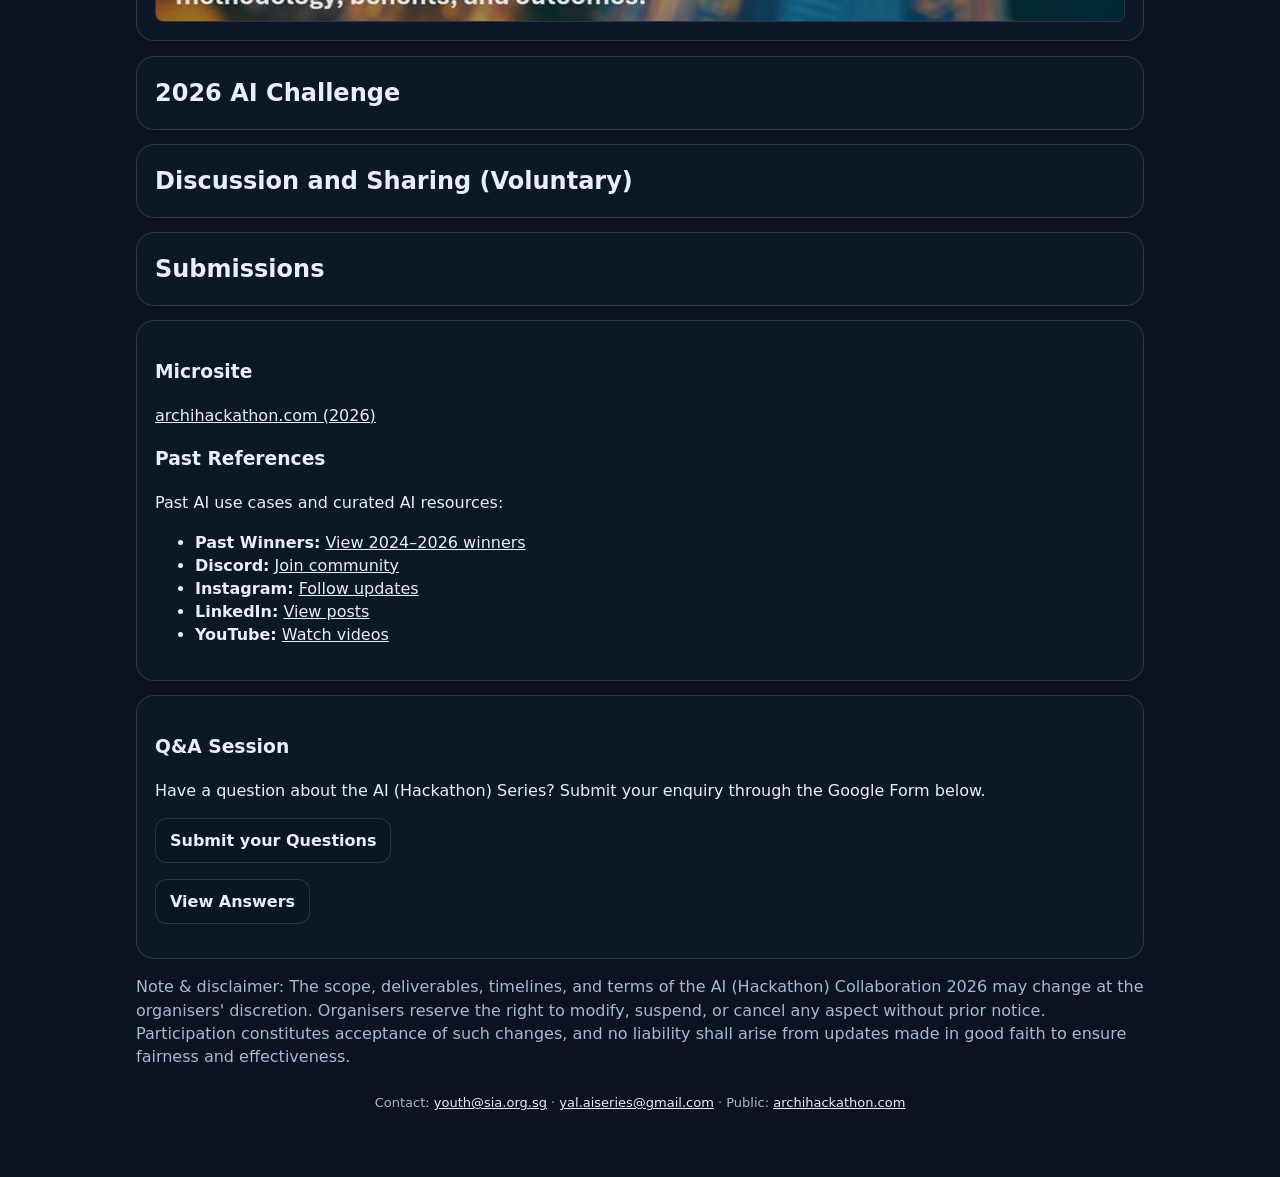
==== commit b7d45e9c: "Add 2026 to the Winners Library Year 2026 in winners_payload was occupied by the public AI/AECO Reso" ====
--- a/index.html
+++ b/index.html
@@ -166,6 +166,7 @@
         <h3>Assessment Panel</h3>
         <ul>
           <li><strong>Ms Adeline LOO</strong> – BCA Construction Productivity and Quality Group Director</li>
+          <li><strong>Mr CHENG Tai Fatt</strong> – buildingSMART Singapore President 2026</li>
           <li><strong>Ar William Lau TY</strong> – SIA Digital Technology Committee Chair, William Lau Architects Founder</li>
           <li><strong>Assist. Prof. Immanuel Koh</strong> – SUTD Assistant Professor, CAADRIA 2024 Chair</li>
         </ul>
@@ -206,8 +207,8 @@
           <li><strong>11 Mar*:</strong> Discussion, 7:00pm - 7:30pm, Sharing, 7:30pm - 8:30pm (Mr Samuel OOI &amp; Mr Keith LIM)</li>
           <li><strong>25 Mar*:</strong> Discussion, 7:00pm - 7:30pm, Sharing, 7:30pm - 8:30pm (Mr CHAK Lee Meng &amp; Mr Jason LI)</li>
           <li><strong>8 Apr*:</strong> Discussion, 7:00pm - 7:30pm, Sharing, 7:30pm - 8:30pm (Mr TEE Jia Hen &amp; Mr OW Jia Ming)</li>
-          <li><strong>22 Apr*:</strong> Discussion, 7:00pm - 7:30pm, Sharing, 7:30pm - 8:30pm (Mr Vignesh KAUSHIK &amp; Ar PAN Yicheng)</li>
-          <li><strong>6 May*:</strong> Discussion, 7:15pm - 8:30pm</li>
+          <li><strong>22 Apr*:</strong> Discussion, 7:00pm - 7:30pm, Sharing, 7:30pm - 8:30pm (Mr Krish AMBADY &amp; Ar PAN Yicheng)</li>
+          <li><strong>6 May*:</strong> Discussion, 7:00pm - 7:30pm, Sharing, 7:30pm - 8:00pm (Mr Vignesh KAUSHIK)</li>
         </ul>
         <p class="muted">*Hybrid setup. Please <a href="https://docs.google.com/forms/d/e/1FAIpQLSdqXcXcCjT7zaiZ1lmL85Z0HVc3teu1LJpq5cwrhQ9xxdpqVg/viewform" target="_blank" rel="noreferrer">register</a> to attend (free). Registered participants can login to view the sharing session details and access past winning AI use cases and resources.</p>
 
@@ -251,13 +252,17 @@
         <em>Executive Manager, BCA</em><br>
         Jia Ming drives R&amp;I investments and open innovation at BCA through programmes like BEAMP. With prior VC and ecosystem roles at SGInnovate and Impact X, he bridges startups and industry to accelerate tech adoption in the built environment. He holds a First-Class Honours in Economics and Politics from the University of London.</p>
 
+        <p><strong>Krish AMBADY</strong> (<a href="https://linkedin.com/in/unni-krishnan-ambady-0287a4164" target="_blank" rel="noreferrer">LinkedIn</a>)<br>
+        <em>CTO, Avatar Agentic AI Pte Ltd</em><br>
+        Seasoned professional with extensive experience in computer systems, Intelligent Building Technology, clean-energy technology, and nuclear instrumentation. Proven expertise in curriculum design, software development, and project management, with significant contributions to academia. Passionate about fostering innovation, mentoring students, and driving impactful AI projects. Currently embarking on a focused AI journey to create innovative, industry-ready solutions.</p>
+
+        <p><strong>Ar PAN Yi Cheng</strong> (<a href="https://linkedin.com/in/pan-yicheng-56350747" target="_blank" rel="noreferrer">LinkedIn</a>)<br>
+        <em>Founder of Type0 Architects</em><br>
+        Ar Pan integrates computational techniques to create innovative, technology-driven spaces. With globally recognized projects, his work redefines design through a multidisciplinary approach, blending craftsmanship, digital precision, and material experimentation.</p>
+
         <p><strong>Vignesh KAUSHIK</strong> (<a href="https://linkedin.com/in/vigneshkaushik" target="_blank" rel="noreferrer">LinkedIn</a>)<br>
         <em>Principal &amp; Partner at Gensler</em><br>
         Vignesh Kaushik is Regional Director of Design Technology at Gensler for Asia Pacific, the Middle East, Greater China and Europe. He champions digital transformation through generative design and computational systems, and is a thought leader in AI, machine learning, and BIM. A contributor to Singapore's Computational BIM workgroup, he also runs Thank God It's Computational (TGIC) to advance AEC technology, while actively mentoring and teaching computational design across Southeast Asia.</p>
-
-        <p><strong>Ar PAN Yi Cheng</strong> (<a href="https://linkedin.com/in/pan-yicheng-56350747" target="_blank" rel="noreferrer">LinkedIn</a>)<br>
-        <em>Founder of Type0 Architects</em><br>
-        Ar Pan integrates computational techniques to create innovative, technology-driven spaces. With globally recognized projects, his work redefines design through a multidisciplinary approach, blending craftsmanship, digital precision, and material experimentation.</p>
 
           </div>
         </details>
@@ -296,7 +301,7 @@
         <h3>Past References</h3>
         <p>Past AI use cases and curated AI resources:</p>
         <ul>
-          <li><strong>Past Winners:</strong> <a href="winners.html">View 2024 & 2025 winners</a></li>
+          <li><strong>Past Winners:</strong> <a href="winners.html">View 2024–2026 winners</a></li>
           <li><strong>Discord:</strong> <a href="https://discord.com/invite/nHkhKs75xW" target="_blank" rel="noreferrer">Join community</a></li>
           <li><strong>Instagram:</strong> <a href="https://www.instagram.com/p/C3EoPC8SZkP" target="_blank" rel="noreferrer">Follow updates</a></li>
           <li><strong>LinkedIn:</strong> <a href="https://www.linkedin.com/posts/singapore-institute-of-architects_in-collaboration-with-bca-digi-sias-young-activity-7154382027989950464-ZzjM/" target="_blank" rel="noreferrer">View posts</a></li>
